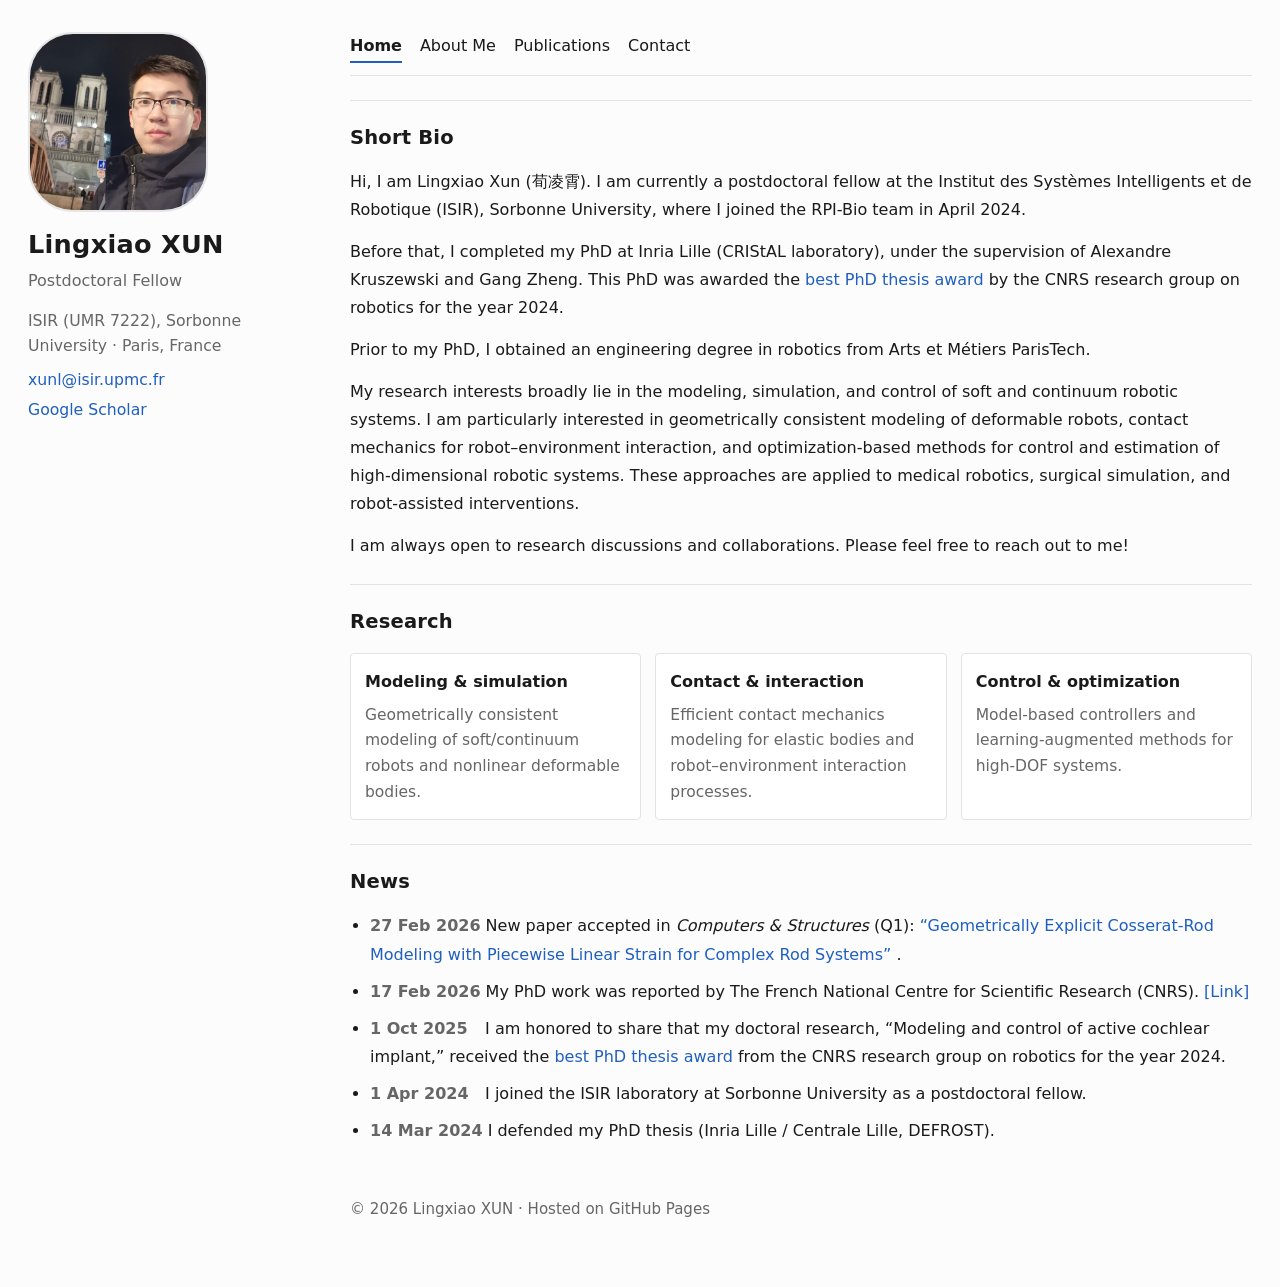
==== index.html @ eb14883f "Update index.html" ====
<!doctype html>
<html lang="en">
<head>
  <meta charset="utf-8" />
  <meta name="viewport" content="width=device-width, initial-scale=1" />
  <title>Lingxiao XUN · Home</title>
  <meta name="description" content="Lingxiao XUN — Postdoctoral fellow at ISIR (Sorbonne University). Soft/continuum robotics, geometrically consistent modeling, contact mechanics, medical robotics." />
  <link rel="stylesheet" href="assets/style.css" />
</head>

  
<body>
  <div class="page">
    <aside class="sidebar">
      <div class="profile-card">
        <div class="avatar">
          <img class="profile-photo" src="assets/avatar.jpg" alt="Portrait" />
        </div>

        <div class="id">
          <h1>Lingxiao XUN</h1>
          <p class="position">Postdoctoral Fellow </p>
          <p class="affiliation">ISIR (UMR 7222), Sorbonne University · Paris, France</p>
          <p class="contact-item">
            <a href="mailto:xunl@isir.upmc.fr">xunl@isir.upmc.fr</a>
          </p>
          <p class="contact-item">
            <a href="https://scholar.google.com/citations?user=EgVNwPYAAAAJ&hl=en&oi=ao" target="_blank" rel="noreferrer">Google Scholar</a>
          </p>
        </div>
      </div>
    </aside>

    <main class="main-content">
      <header class="topbar">
        <nav class="nav">
          <a class="active" href="index.html">Home</a>
          <a href="about.html">About Me</a>
          <a href="publications.html">Publications</a>
          <a href="contact.html">Contact</a>
        </nav>
      </header>

      <section class="card">
        <h2>Short Bio</h2>

        <p>
          Hi, I am Lingxiao Xun (荀凌霄). I am currently a postdoctoral fellow at the Institut des Systèmes Intelligents et de Robotique (ISIR),
          Sorbonne University, where I joined the RPI-Bio team in April 2024.
        </p>

        <p>
          Before that, I completed my PhD at Inria Lille (CRIStAL laboratory), under the supervision of
          Alexandre Kruszewski and Gang Zheng. This PhD was awarded the
          <a href="https://www.gdr-robotique.org/prix_de_these/?an=2024" target="_blank" rel="noreferrer">best PhD thesis award</a>
          by the CNRS research group on robotics for the year 2024.
        </p>

        <p>
          Prior to my PhD, I obtained an engineering degree in robotics from Arts et Métiers ParisTech.
        </p>

        <p>
          My research interests broadly lie in the modeling, simulation, and control of soft and continuum
          robotic systems. I am particularly interested in geometrically consistent modeling of deformable
          robots, contact mechanics for robot–environment interaction, and optimization-based methods
          for control and estimation of high-dimensional robotic systems. These approaches are applied
          to medical robotics, surgical simulation, and robot-assisted interventions.
        </p>

        <p>
          I am always open to research discussions and collaborations. Please feel free to reach out to me!
        </p>
      </section>

      <section class="card">
        <h2>Research</h2>
        <div class="grid">
          <div class="tile">
            <h3>Modeling & simulation</h3>
            <p>Geometrically consistent modeling of soft/continuum robots and nonlinear deformable bodies.</p>
          </div>
          <div class="tile">
            <h3>Contact & interaction</h3>
            <p>Efficient contact mechanics modeling for elastic bodies and robot–environment interaction processes.</p>
          </div>
          <div class="tile">
            <h3>Control & optimization</h3>
            <p>Model-based controllers and learning-augmented methods for high-DOF systems.</p>
          </div>
        </div>
      </section>

      <section class="card">
        <h2>News</h2>
        <ul class="timeline">
          <li>
            <span class="date">27 Feb 2026</span>
            New paper accepted in <em>Computers &amp; Structures</em> (Q1):
            <a href="https://authors.elsevier.com/a/1mjg4AQPsI-hM" target="_blank" rel="noreferrer">
              “Geometrically Explicit Cosserat-Rod Modeling with Piecewise Linear Strain for Complex Rod Systems”
            </a>.
          </li>
          <li>
            <span class="date">17 Feb 2026</span>
            My PhD work was reported by The French National Centre for Scientific Research (CNRS).
            <a href="https://www.ins2i.cnrs.fr/fr/cnrsinfo/lingxiao-xun-et-quentin-le-lidec-recompenses-par-le-prix-de-these-2024-du-gdr-robotique-0" target="_blank" rel="noreferrer">[Link]</a>
          </li>
          <li>
          <span class="date">1 Oct 2025</span>
          I am honored to share that my doctoral research, “Modeling and control of active cochlear implant,” received the
          <a href="https://www.gdr-robotique.org/prix_de_these/?an=2024" target="_blank" rel="noreferrer">best PhD thesis award</a> from the CNRS research group on robotics for the year 2024.       
          </li>
          <li>
            <span class="date">1 Apr 2024</span>
            I joined the ISIR laboratory at Sorbonne University as a postdoctoral fellow.
          </li>
          <li>
            <span class="date">14 Mar 2024</span>
            I defended my PhD thesis (Inria Lille / Centrale Lille, DEFROST).
          </li>
        </ul>
      </section>

      <footer class="footer">
        <p>© <span id="year"></span> Lingxiao XUN · Hosted on GitHub Pages</p>
      </footer>
    </main>
  </div>

  <script src="assets/script.js"></script>
</body>
</html>
---- assets/style.css ----
:root{
  --bg:#fcfcfc;
  --card:transparent;
  --text:#1a1a1a;
  --muted:#666666;
  --border:#e3e3e3;
  --link:#1f5fbf;
}

*{box-sizing:border-box}

html,body{
  margin:0;
  padding:0;
  font-family:system-ui,-apple-system,Segoe UI,Roboto,Arial,sans-serif;
  background:var(--bg);
  color:var(--text);
  line-height:1.7;
}

body{
  font-size:16px;
}

a{
  color:var(--link);
  text-decoration:none;
}

a:hover{
  text-decoration:underline;
}

code{
  background:#f3f3f3;
  padding:.12rem .3rem;
  border-radius:.25rem;
  font-size:.92em;
}

/* ===== Overall layout ====== */
.page{
  max-width:1280px;
  margin:0 auto;
  padding:32px 28px 40px;
  display:grid;
  grid-template-columns:280px minmax(0,1fr);
  gap:42px;
}

.sidebar{
  align-self:start;
}

.profile-card{
  position:sticky;
  top:28px;
}

/* ===== Left sidebar ===== */
.avatar{
  margin-bottom:18px;
}

.profile-photo{
  width:180px;
  height:180px;
  border-radius:25%;
  object-fit:cover;
  border:2px solid #e6e6e6;
  display:block;
}

.id{
  text-align:left;
}

.id h1{
  margin:0 0 10px 0;
  font-size:1.6rem;
  line-height:1.15;
  font-weight:700;
  letter-spacing:.01em;
}

.position{
  margin:0 0 14px 0;
  color:var(--muted);
  line-height:1.55;
  font-size:1rem;
}

.affiliation{
  margin:0 0 10px 0;
  color:var(--muted);
  line-height:1.6;
  font-size:.98rem;
}

.contact-item{
  margin:0 0 6px 0;
  color:var(--muted);
  line-height:1.5;
  font-size:.98rem;
}

/* ===== Right content area ===== */
.main-content{
  min-width:0;
}

.topbar{
  margin-bottom:10px;
}

.nav{
  display:flex;
  gap:18px;
  flex-wrap:wrap;
  padding-bottom:12px;
  border-bottom:1px solid var(--border);
}

.nav a{
  padding:0;
  border:none;
  border-radius:0;
  background:none;
  color:var(--text);
  font-size:1rem;
}

.nav a:hover{
  background:none;
  color:var(--link);
  text-decoration:none;
}

.nav a.active{
  font-weight:600;
  border-bottom:2px solid var(--link);
  padding-bottom:2px;
}

/* ===== Section blocks ====== */
.card{
  background:transparent;
  border:none;
  border-top:1px solid var(--border);
  border-radius:0;
  padding:20px 0 0 0;
  margin-top:24px;
}

.card h2{
  margin:0 0 14px 0;
  font-size:1.22rem;
  font-weight:700;
  letter-spacing:.01em;
}

.card h3{
  margin:16px 0 8px 0;
  font-size:1.02rem;
  font-weight:700;
}

.card p{
  margin:0 0 14px 0;
  color:var(--text);
  line-height:1.75;
}

.bullets{
  margin:0;
  padding-left:20px;
  color:var(--text);
  line-height:1.75;
}

.bullets li{
  margin-bottom:4px;
}

/* ===== News ===== */
.timeline{
  margin:0;
  padding-left:20px;
  color:var(--text);
  line-height:1.8;
}

.timeline li{
  margin-bottom:8px;
}

.timeline .date{
  display:inline-block;
  min-width:110px;
  color:var(--muted);
  font-weight:600;
}

/* ===== Research grid ===== */
.grid{
  display:grid;
  grid-template-columns:repeat(3,minmax(0,1fr));
  gap:14px;
  margin-top:8px;
}

.tile{
  border:1px solid var(--border);
  border-radius:4px;
  padding:14px;
  background:#ffffff;
}

.tile h3{
  margin:0 0 8px 0;
  font-size:1rem;
}

.tile p{
  margin:0;
  color:var(--muted);
  line-height:1.65;
  font-size:.97rem;
}

/* ===== Publication controls ===== */
.pub-controls{
  display:flex;
  gap:10px;
  flex-wrap:wrap;
  margin-bottom:14px;
}

.pub-controls input,
.pub-controls select{
  background:#ffffff;
  border:1px solid var(--border);
  color:var(--text);
  border-radius:3px;
  padding:9px 11px;
  outline:none;
  font-family:inherit;
  font-size:.96rem;
}

.pub-controls input:focus,
.pub-controls select:focus{
  border-color:var(--link);
}

/* ===== Publication list ===== */
.pub-list{
  display:flex;
  flex-direction:column;
  gap:0;
}

.pub{
  border:none;
  border-bottom:1px solid var(--border);
  border-radius:0;
  padding:14px 0;
  background:transparent;
}

.pub .title{
  font-weight:700;
  line-height:1.55;
}

.pub .authors,
.pub .venue{
  color:var(--muted);
  margin-top:4px;
  line-height:1.65;
  font-size:.97rem;
}

.pub .links{
  margin-top:7px;
  font-size:.96rem;
}

.pub .tag{
  display:inline-block;
  font-size:.72rem;
  padding:1px 7px;
  border:1px solid var(--border);
  border-radius:999px;
  margin-left:8px;
  color:var(--muted);
  background:#fafafa;
  vertical-align:middle;
}

/* ===== Other blocks ===== */
.project{
  margin-bottom:16px;
}

.project h3{
  margin:0 0 6px;
}

.project p{
  margin:0;
  color:var(--text);
  line-height:1.7;
}

.hint{
  color:var(--muted);
  font-size:.95rem;
}

/* ===== Footer ===== */
.footer{
  color:var(--muted);
  text-align:left;
  padding:28px 0 10px;
  font-size:.94rem;
}

/* ===== Responsive ===== */
@media (max-width:980px){
  .page{
    grid-template-columns:1fr;
    gap:28px;
    padding:24px 18px 32px;
  }

  .profile-card{
    position:static;
  }

  .profile-photo{
    width:140px;
    height:140px;
  }

  .grid{
    grid-template-columns:1fr;
  }

  .timeline .date{
    min-width:0;
    margin-right:8px;
  }
}
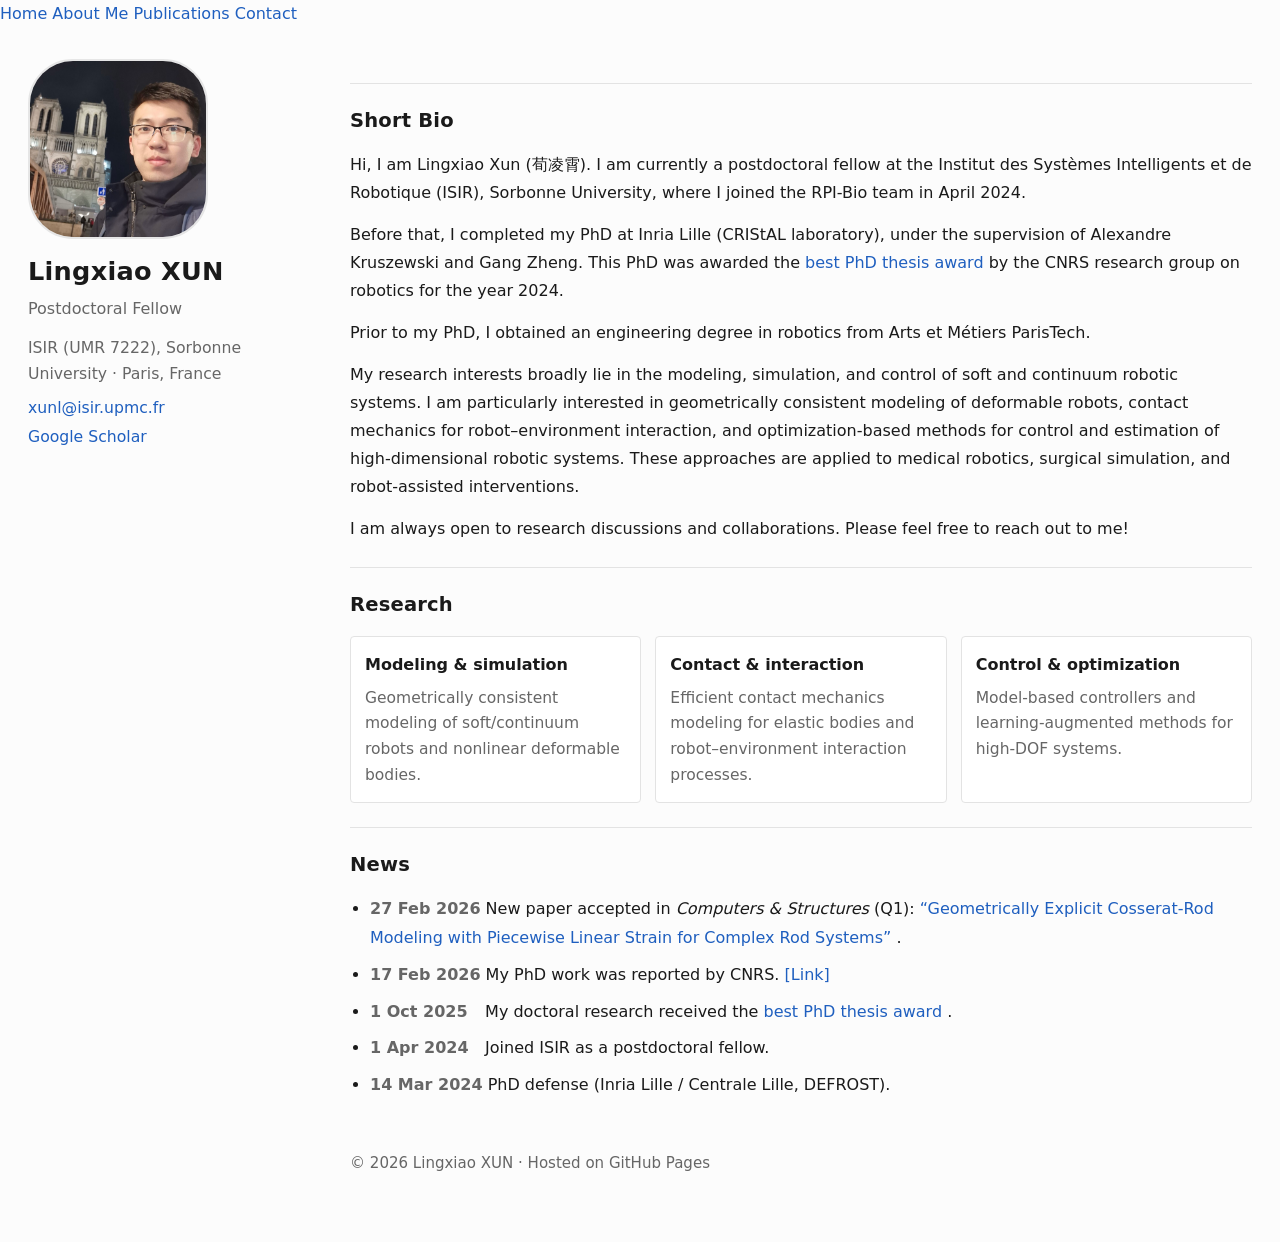
==== commit 179ce0e7: "Update index.html" ====
--- a/index.html
+++ b/index.html
@@ -8,9 +8,19 @@
   <link rel="stylesheet" href="assets/style.css" />
 </head>
 
-  
 <body>
+
+  <!-- 🔥 顶部导航（已移到左上角） -->
+  <nav class="top-nav">
+    <a class="active" href="index.html">Home</a>
+    <a href="about.html">About Me</a>
+    <a href="publications.html">Publications</a>
+    <a href="contact.html">Contact</a>
+  </nav>
+
   <div class="page">
+
+    <!-- 左侧栏 -->
     <aside class="sidebar">
       <div class="profile-card">
         <div class="avatar">
@@ -19,27 +29,24 @@
 
         <div class="id">
           <h1>Lingxiao XUN</h1>
-          <p class="position">Postdoctoral Fellow </p>
+          <p class="position">Postdoctoral Fellow</p>
           <p class="affiliation">ISIR (UMR 7222), Sorbonne University · Paris, France</p>
+
           <p class="contact-item">
             <a href="mailto:xunl@isir.upmc.fr">xunl@isir.upmc.fr</a>
           </p>
+
           <p class="contact-item">
-            <a href="https://scholar.google.com/citations?user=EgVNwPYAAAAJ&hl=en&oi=ao" target="_blank" rel="noreferrer">Google Scholar</a>
+            <a href="https://scholar.google.com/citations?user=EgVNwPYAAAAJ&hl=en&oi=ao" target="_blank" rel="noreferrer">
+              Google Scholar
+            </a>
           </p>
         </div>
       </div>
     </aside>
 
+    <!-- 主内容 -->
     <main class="main-content">
-      <header class="topbar">
-        <nav class="nav">
-          <a class="active" href="index.html">Home</a>
-          <a href="about.html">About Me</a>
-          <a href="publications.html">Publications</a>
-          <a href="contact.html">Contact</a>
-        </nav>
-      </header>
 
       <section class="card">
         <h2>Short Bio</h2>
@@ -52,7 +59,9 @@
         <p>
           Before that, I completed my PhD at Inria Lille (CRIStAL laboratory), under the supervision of
           Alexandre Kruszewski and Gang Zheng. This PhD was awarded the
-          <a href="https://www.gdr-robotique.org/prix_de_these/?an=2024" target="_blank" rel="noreferrer">best PhD thesis award</a>
+          <a href="https://www.gdr-robotique.org/prix_de_these/?an=2024" target="_blank" rel="noreferrer">
+            best PhD thesis award
+          </a>
           by the CNRS research group on robotics for the year 2024.
         </p>
 
@@ -75,15 +84,18 @@
 
       <section class="card">
         <h2>Research</h2>
+
         <div class="grid">
           <div class="tile">
             <h3>Modeling & simulation</h3>
             <p>Geometrically consistent modeling of soft/continuum robots and nonlinear deformable bodies.</p>
           </div>
+
           <div class="tile">
             <h3>Contact & interaction</h3>
             <p>Efficient contact mechanics modeling for elastic bodies and robot–environment interaction processes.</p>
           </div>
+
           <div class="tile">
             <h3>Control & optimization</h3>
             <p>Model-based controllers and learning-augmented methods for high-DOF systems.</p>
@@ -93,6 +105,7 @@
 
       <section class="card">
         <h2>News</h2>
+
         <ul class="timeline">
           <li>
             <span class="date">27 Feb 2026</span>
@@ -101,23 +114,29 @@
               “Geometrically Explicit Cosserat-Rod Modeling with Piecewise Linear Strain for Complex Rod Systems”
             </a>.
           </li>
+
           <li>
             <span class="date">17 Feb 2026</span>
-            My PhD work was reported by The French National Centre for Scientific Research (CNRS).
+            My PhD work was reported by CNRS.
             <a href="https://www.ins2i.cnrs.fr/fr/cnrsinfo/lingxiao-xun-et-quentin-le-lidec-recompenses-par-le-prix-de-these-2024-du-gdr-robotique-0" target="_blank" rel="noreferrer">[Link]</a>
           </li>
+
           <li>
-          <span class="date">1 Oct 2025</span>
-          I am honored to share that my doctoral research, “Modeling and control of active cochlear implant,” received the
-          <a href="https://www.gdr-robotique.org/prix_de_these/?an=2024" target="_blank" rel="noreferrer">best PhD thesis award</a> from the CNRS research group on robotics for the year 2024.       
+            <span class="date">1 Oct 2025</span>
+            My doctoral research received the
+            <a href="https://www.gdr-robotique.org/prix_de_these/?an=2024" target="_blank" rel="noreferrer">
+              best PhD thesis award
+            </a>.
           </li>
+
           <li>
             <span class="date">1 Apr 2024</span>
-            I joined the ISIR laboratory at Sorbonne University as a postdoctoral fellow.
+            Joined ISIR as a postdoctoral fellow.
           </li>
+
           <li>
             <span class="date">14 Mar 2024</span>
-            I defended my PhD thesis (Inria Lille / Centrale Lille, DEFROST).
+            PhD defense (Inria Lille / Centrale Lille, DEFROST).
           </li>
         </ul>
       </section>
@@ -125,9 +144,11 @@
       <footer class="footer">
         <p>© <span id="year"></span> Lingxiao XUN · Hosted on GitHub Pages</p>
       </footer>
+
     </main>
   </div>
 
   <script src="assets/script.js"></script>
+
 </body>
 </html>
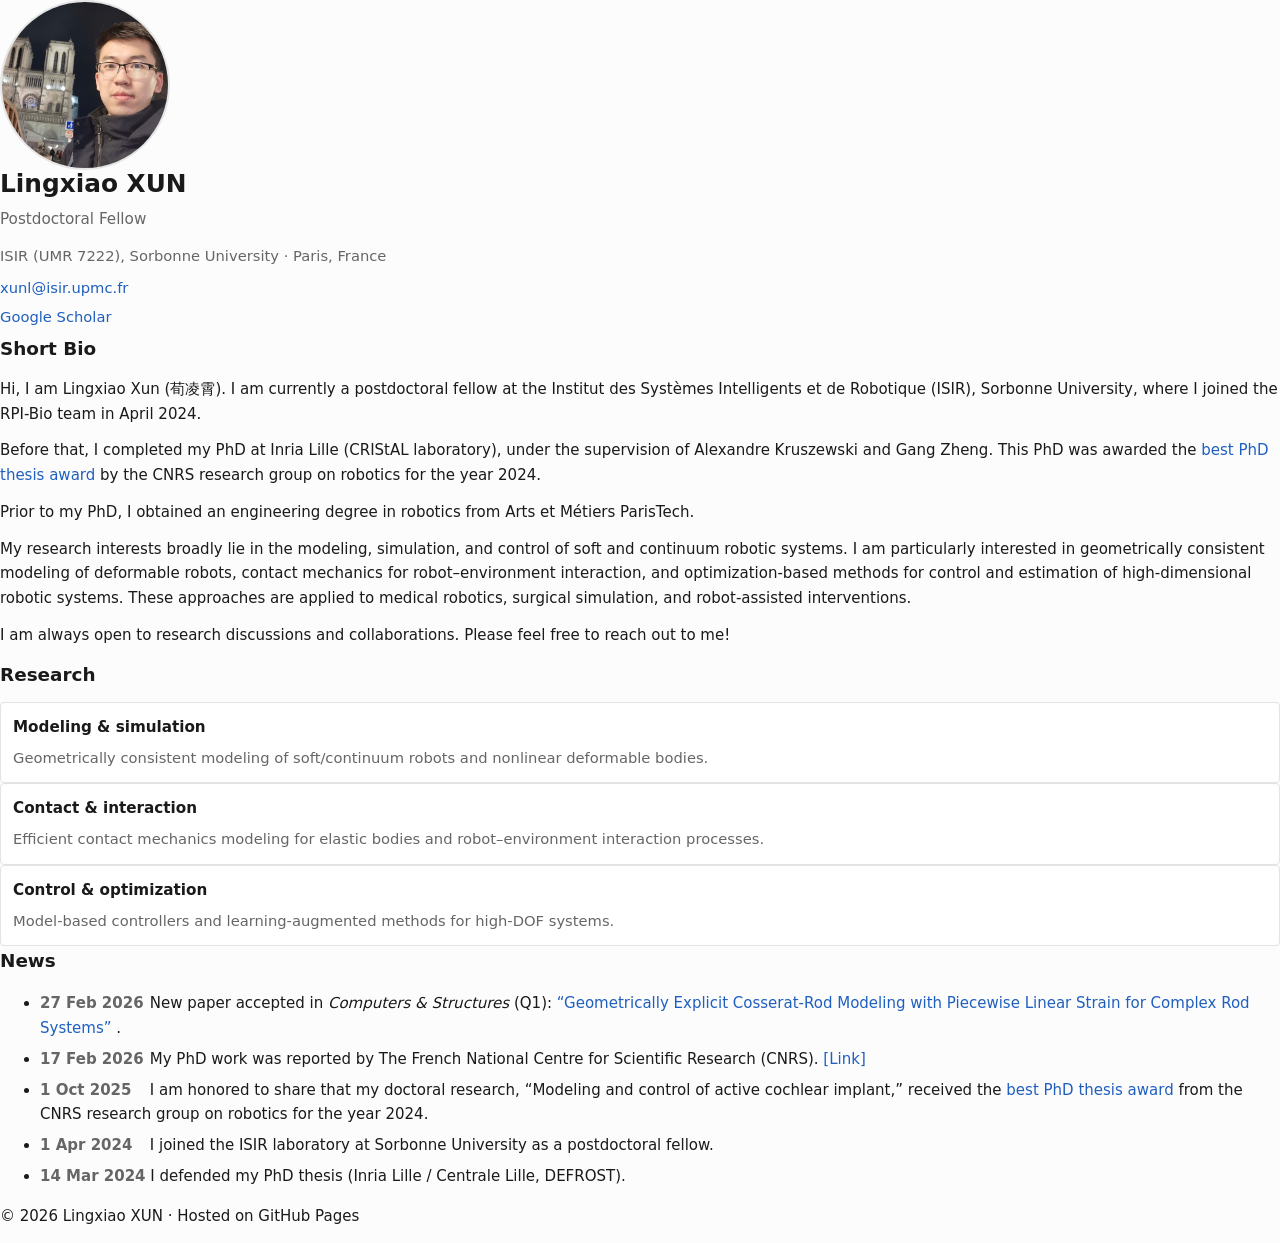
==== commit dfe2f2e3: "Update index.html" ====
--- a/index.html
+++ b/index.html
@@ -8,19 +8,9 @@
   <link rel="stylesheet" href="assets/style.css" />
 </head>
 
+  
 <body>
-
-  <!-- 🔥 顶部导航（已移到左上角） -->
-  <nav class="top-nav">
-    <a class="active" href="index.html">Home</a>
-    <a href="about.html">About Me</a>
-    <a href="publications.html">Publications</a>
-    <a href="contact.html">Contact</a>
-  </nav>
-
   <div class="page">
-
-    <!-- 左侧栏 -->
     <aside class="sidebar">
       <div class="profile-card">
         <div class="avatar">
@@ -29,24 +19,27 @@
 
         <div class="id">
           <h1>Lingxiao XUN</h1>
-          <p class="position">Postdoctoral Fellow</p>
+          <p class="position">Postdoctoral Fellow </p>
           <p class="affiliation">ISIR (UMR 7222), Sorbonne University · Paris, France</p>
-
           <p class="contact-item">
             <a href="mailto:xunl@isir.upmc.fr">xunl@isir.upmc.fr</a>
           </p>
-
           <p class="contact-item">
-            <a href="https://scholar.google.com/citations?user=EgVNwPYAAAAJ&hl=en&oi=ao" target="_blank" rel="noreferrer">
-              Google Scholar
-            </a>
+            <a href="https://scholar.google.com/citations?user=EgVNwPYAAAAJ&hl=en&oi=ao" target="_blank" rel="noreferrer">Google Scholar</a>
           </p>
         </div>
       </div>
     </aside>
 
-    <!-- 主内容 -->
     <main class="main-content">
+      <header class="topbar">
+        <nav class="nav">
+          <a class="active" href="index.html">Home</a>
+          <a href="about.html">About Me</a>
+          <a href="publications.html">Publications</a>
+          <a href="contact.html">Contact</a>
+        </nav>
+      </header>
 
       <section class="card">
         <h2>Short Bio</h2>
@@ -59,9 +52,7 @@
         <p>
           Before that, I completed my PhD at Inria Lille (CRIStAL laboratory), under the supervision of
           Alexandre Kruszewski and Gang Zheng. This PhD was awarded the
-          <a href="https://www.gdr-robotique.org/prix_de_these/?an=2024" target="_blank" rel="noreferrer">
-            best PhD thesis award
-          </a>
+          <a href="https://www.gdr-robotique.org/prix_de_these/?an=2024" target="_blank" rel="noreferrer">best PhD thesis award</a>
           by the CNRS research group on robotics for the year 2024.
         </p>
 
@@ -84,18 +75,15 @@
 
       <section class="card">
         <h2>Research</h2>
-
         <div class="grid">
           <div class="tile">
             <h3>Modeling & simulation</h3>
             <p>Geometrically consistent modeling of soft/continuum robots and nonlinear deformable bodies.</p>
           </div>
-
           <div class="tile">
             <h3>Contact & interaction</h3>
             <p>Efficient contact mechanics modeling for elastic bodies and robot–environment interaction processes.</p>
           </div>
-
           <div class="tile">
             <h3>Control & optimization</h3>
             <p>Model-based controllers and learning-augmented methods for high-DOF systems.</p>
@@ -105,7 +93,6 @@
 
       <section class="card">
         <h2>News</h2>
-
         <ul class="timeline">
           <li>
             <span class="date">27 Feb 2026</span>
@@ -114,29 +101,23 @@
               “Geometrically Explicit Cosserat-Rod Modeling with Piecewise Linear Strain for Complex Rod Systems”
             </a>.
           </li>
-
           <li>
             <span class="date">17 Feb 2026</span>
-            My PhD work was reported by CNRS.
+            My PhD work was reported by The French National Centre for Scientific Research (CNRS).
             <a href="https://www.ins2i.cnrs.fr/fr/cnrsinfo/lingxiao-xun-et-quentin-le-lidec-recompenses-par-le-prix-de-these-2024-du-gdr-robotique-0" target="_blank" rel="noreferrer">[Link]</a>
           </li>
-
           <li>
-            <span class="date">1 Oct 2025</span>
-            My doctoral research received the
-            <a href="https://www.gdr-robotique.org/prix_de_these/?an=2024" target="_blank" rel="noreferrer">
-              best PhD thesis award
-            </a>.
+          <span class="date">1 Oct 2025</span>
+          I am honored to share that my doctoral research, “Modeling and control of active cochlear implant,” received the
+          <a href="https://www.gdr-robotique.org/prix_de_these/?an=2024" target="_blank" rel="noreferrer">best PhD thesis award</a> from the CNRS research group on robotics for the year 2024.       
           </li>
-
           <li>
             <span class="date">1 Apr 2024</span>
-            Joined ISIR as a postdoctoral fellow.
+            I joined the ISIR laboratory at Sorbonne University as a postdoctoral fellow.
           </li>
-
           <li>
             <span class="date">14 Mar 2024</span>
-            PhD defense (Inria Lille / Centrale Lille, DEFROST).
+            I defended my PhD thesis (Inria Lille / Centrale Lille, DEFROST).
           </li>
         </ul>
       </section>
@@ -144,11 +125,9 @@
       <footer class="footer">
         <p>© <span id="year"></span> Lingxiao XUN · Hosted on GitHub Pages</p>
       </footer>
-
     </main>
   </div>
 
   <script src="assets/script.js"></script>
-
 </body>
 </html>
--- a/assets/style.css
+++ b/assets/style.css
@@ -15,11 +15,11 @@
   font-family:system-ui,-apple-system,Segoe UI,Roboto,Arial,sans-serif;
   background:var(--bg);
   color:var(--text);
-  line-height:1.7;
+  line-height:1.65; /* 🔧 稍微收紧 */
 }
 
 body{
-  font-size:16px;
+  font-size:15px; /* 🔧 更学术一点（原来16） */
 }
 
 a{
@@ -38,11 +38,49 @@
   font-size:.92em;
 }
 
+////////////////////////////////////////////////////////////
+/* 🔥 NEW：顶部导航（关键） */
+////////////////////////////////////////////////////////////
+
+.top-nav{
+  width:100%;
+  padding:14px 40px;
+  border-bottom:1px solid var(--border);
+
+  display:flex;
+  gap:22px;
+
+  font-size:.95rem;
+  background:#fff;
+
+  position:sticky;
+  top:0;
+  z-index:100;
+}
+
+.top-nav a{
+  color:var(--text);
+}
+
+.top-nav a:hover{
+  text-decoration:none;
+  color:var(--link);
+}
+
+.top-nav a.active{
+  border-bottom:2px solid var(--link);
+  padding-bottom:2px;
+  font-weight:600;
+}
+
+////////////////////////////////////////////////////////////
 /* ===== Overall layout ====== */
+////////////////////////////////////////////////////////////
+
 .page{
   max-width:1280px;
   margin:0 auto;
-  padding:32px 28px 40px;
+  padding:22px 28px 40px; /* 🔧 顶部减小 */
   display:grid;
   grid-template-columns:280px minmax(0,1fr);
   gap:42px;
@@ -54,18 +92,21 @@
 
 .profile-card{
   position:sticky;
-  top:28px;
-}
-
+  top:90px; /* 🔥 避开顶部导航 */
+}
+
+////////////////////////////////////////////////////////////
 /* ===== Left sidebar ===== */
+////////////////////////////////////////////////////////////
+
 .avatar{
-  margin-bottom:18px;
+  margin-bottom:16px;
 }
 
 .profile-photo{
-  width:180px;
-  height:180px;
-  border-radius:25%;
+  width:170px;
+  height:170px;
+  border-radius:50%; /* 🔥 改成圆形（更标准） */
   object-fit:cover;
   border:2px solid #e6e6e6;
   display:block;
@@ -76,262 +117,176 @@
 }
 
 .id h1{
-  margin:0 0 10px 0;
-  font-size:1.6rem;
+  margin:0 0 8px 0;
+  font-size:1.55rem;
   line-height:1.15;
   font-weight:700;
-  letter-spacing:.01em;
 }
 
 .position{
-  margin:0 0 14px 0;
-  color:var(--muted);
-  line-height:1.55;
-  font-size:1rem;
+  margin:0 0 12px 0;
+  color:var(--muted);
+  font-size:.95rem;
 }
 
 .affiliation{
-  margin:0 0 10px 0;
-  color:var(--muted);
-  line-height:1.6;
-  font-size:.98rem;
+  margin:0 0 8px 0;
+  color:var(--muted);
+  font-size:.92rem;
 }
 
 .contact-item{
-  margin:0 0 6px 0;
-  color:var(--muted);
-  line-height:1.5;
-  font-size:.98rem;
-}
-
+  margin:0 0 5px 0;
+  color:var(--muted);
+  font-size:.92rem;
+}
+
+////////////////////////////////////////////////////////////
 /* ===== Right content area ===== */
+////////////////////////////////////////////////////////////
+
 .main-content{
   min-width:0;
 }
 
-.topbar{
-  margin-bottom:10px;
-}
-
+/* ❌ 旧导航直接禁用 */
+.topbar,
 .nav{
-  display:flex;
-  gap:18px;
-  flex-wrap:wrap;
-  padding-bottom:12px;
-  border-bottom:1px solid var(--border);
-}
-
-.nav a{
-  padding:0;
-  border:none;
-  border-radius:0;
-  background:none;
-  color:var(--text);
-  font-size:1rem;
-}
-
-.nav a:hover{
-  background:none;
-  color:var(--link);
-  text-decoration:none;
-}
-
-.nav a.active{
-  font-weight:600;
-  border-bottom:2px solid var(--link);
-  padding-bottom:2px;
-}
-
+  display:none;
+}
+
+////////////////////////////////////////////////////////////
 /* ===== Section blocks ====== */
+////////////////////////////////////////////////////////////
+
 .card{
   background:transparent;
   border:none;
   border-top:1px solid var(--border);
-  border-radius:0;
-  padding:20px 0 0 0;
-  margin-top:24px;
+  padding:18px 0 0 0;
+  margin-top:22px;
 }
 
 .card h2{
-  margin:0 0 14px 0;
-  font-size:1.22rem;
+  margin:0 0 12px 0;
+  font-size:1.15rem;
   font-weight:700;
-  letter-spacing:.01em;
 }
 
 .card h3{
-  margin:16px 0 8px 0;
-  font-size:1.02rem;
+  margin:14px 0 6px 0;
+  font-size:.98rem;
   font-weight:700;
 }
 
 .card p{
-  margin:0 0 14px 0;
-  color:var(--text);
-  line-height:1.75;
+  margin:0 0 12px 0;
+  line-height:1.65;
 }
 
 .bullets{
   margin:0;
-  padding-left:20px;
-  color:var(--text);
-  line-height:1.75;
-}
-
-.bullets li{
-  margin-bottom:4px;
-}
-
+  padding-left:18px;
+  line-height:1.65;
+}
+
+////////////////////////////////////////////////////////////
 /* ===== News ===== */
+////////////////////////////////////////////////////////////
+
 .timeline{
   margin:0;
-  padding-left:20px;
-  color:var(--text);
-  line-height:1.8;
+  padding-left:18px;
+  line-height:1.7;
 }
 
 .timeline li{
-  margin-bottom:8px;
+  margin-bottom:6px;
 }
 
 .timeline .date{
   display:inline-block;
-  min-width:110px;
+  min-width:105px;
   color:var(--muted);
   font-weight:600;
 }
 
+////////////////////////////////////////////////////////////
 /* ===== Research grid ===== */
+////////////////////////////////////////////////////////////
+
 .grid{
   display:grid;
   grid-template-columns:repeat(3,minmax(0,1fr));
-  gap:14px;
-  margin-top:8px;
+  gap:12px;
 }
 
 .tile{
   border:1px solid var(--border);
   border-radius:4px;
-  padding:14px;
+  padding:12px;
   background:#ffffff;
 }
 
 .tile h3{
-  margin:0 0 8px 0;
-  font-size:1rem;
+  margin:0 0 6px 0;
+  font-size:.95rem;
 }
 
 .tile p{
   margin:0;
   color:var(--muted);
-  line-height:1.65;
-  font-size:.97rem;
-}
-
-/* ===== Publication controls ===== */
-.pub-controls{
-  display:flex;
-  gap:10px;
-  flex-wrap:wrap;
-  margin-bottom:14px;
-}
-
-.pub-controls input,
-.pub-controls select{
-  background:#ffffff;
-  border:1px solid var(--border);
-  color:var(--text);
-  border-radius:3px;
-  padding:9px 11px;
-  outline:none;
-  font-family:inherit;
-  font-size:.96rem;
-}
-
-.pub-controls input:focus,
-.pub-controls select:focus{
-  border-color:var(--link);
-}
-
-/* ===== Publication list ===== */
-.pub-list{
-  display:flex;
-  flex-direction:column;
-  gap:0;
-}
+  font-size:.92rem;
+}
+
+////////////////////////////////////////////////////////////
+/* ===== Publications（你后面会用） ===== */
+////////////////////////////////////////////////////////////
 
 .pub{
-  border:none;
   border-bottom:1px solid var(--border);
-  border-radius:0;
-  padding:14px 0;
-  background:transparent;
+  padding:12px 0;
 }
 
 .pub .title{
   font-weight:700;
-  line-height:1.55;
 }
 
 .pub .authors,
 .pub .venue{
   color:var(--muted);
-  margin-top:4px;
-  line-height:1.65;
-  font-size:.97rem;
+  font-size:.92rem;
 }
 
 .pub .links{
-  margin-top:7px;
-  font-size:.96rem;
-}
-
-.pub .tag{
-  display:inline-block;
-  font-size:.72rem;
-  padding:1px 7px;
-  border:1px solid var(--border);
-  border-radius:999px;
-  margin-left:8px;
-  color:var(--muted);
-  background:#fafafa;
-  vertical-align:middle;
-}
-
-/* ===== Other blocks ===== */
-.project{
-  margin-bottom:16px;
-}
-
-.project h3{
-  margin:0 0 6px;
-}
-
-.project p{
-  margin:0;
-  color:var(--text);
-  line-height:1.7;
-}
-
-.hint{
-  color:var(--muted);
-  font-size:.95rem;
-}
-
+  margin-top:6px;
+  font-size:.92rem;
+}
+
+////////////////////////////////////////////////////////////
 /* ===== Footer ===== */
+////////////////////////////////////////////////////////////
+
 .footer{
   color:var(--muted);
-  text-align:left;
-  padding:28px 0 10px;
-  font-size:.94rem;
-}
-
+  padding:24px 0 10px;
+  font-size:.9rem;
+}
+
+////////////////////////////////////////////////////////////
 /* ===== Responsive ===== */
+////////////////////////////////////////////////////////////
+
 @media (max-width:980px){
+
+  .top-nav{
+    padding:12px 18px;
+  }
+
   .page{
     grid-template-columns:1fr;
-    gap:28px;
-    padding:24px 18px 32px;
+    gap:26px;
+    padding:18px;
   }
 
   .profile-card{
@@ -339,8 +294,8 @@
   }
 
   .profile-photo{
-    width:140px;
-    height:140px;
+    width:130px;
+    height:130px;
   }
 
   .grid{
@@ -349,6 +304,6 @@
 
   .timeline .date{
     min-width:0;
-    margin-right:8px;
-  }
-}
+    margin-right:6px;
+  }
+}
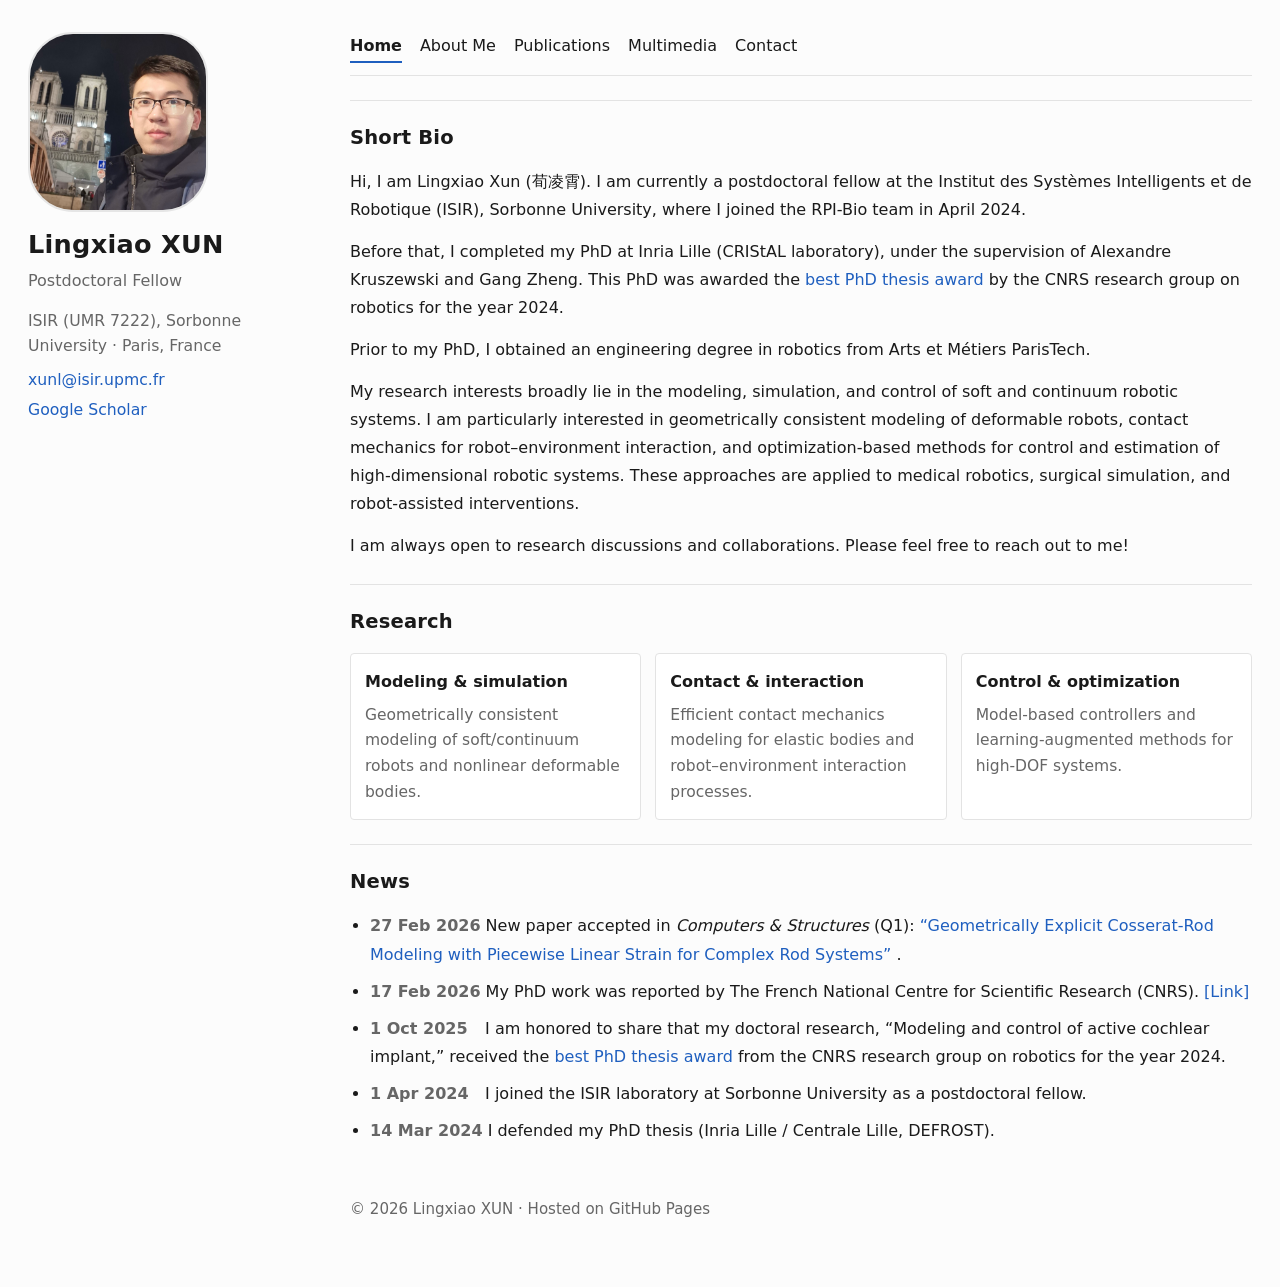
==== commit 345ee8b6: "Update index.html" ====
--- a/index.html
+++ b/index.html
@@ -37,6 +37,7 @@
           <a class="active" href="index.html">Home</a>
           <a href="about.html">About Me</a>
           <a href="publications.html">Publications</a>
+          <a href="multimedia.html">Multimedia</a>
           <a href="contact.html">Contact</a>
         </nav>
       </header>
--- a/assets/style.css
+++ b/assets/style.css
@@ -15,11 +15,11 @@
   font-family:system-ui,-apple-system,Segoe UI,Roboto,Arial,sans-serif;
   background:var(--bg);
   color:var(--text);
-  line-height:1.65; /* 🔧 稍微收紧 */
+  line-height:1.7;
 }
 
 body{
-  font-size:15px; /* 🔧 更学术一点（原来16） */
+  font-size:16px;
 }
 
 a{
@@ -38,49 +38,11 @@
   font-size:.92em;
 }
 
-////////////////////////////////////////////////////////////
-/* 🔥 NEW：顶部导航（关键） */
-////////////////////////////////////////////////////////////
-
-.top-nav{
-  width:100%;
-  padding:14px 40px;
-  border-bottom:1px solid var(--border);
-
-  display:flex;
-  gap:22px;
-
-  font-size:.95rem;
-  background:#fff;
-
-  position:sticky;
-  top:0;
-  z-index:100;
-}
-
-.top-nav a{
-  color:var(--text);
-}
-
-.top-nav a:hover{
-  text-decoration:none;
-  color:var(--link);
-}
-
-.top-nav a.active{
-  border-bottom:2px solid var(--link);
-  padding-bottom:2px;
-  font-weight:600;
-}
-
-////////////////////////////////////////////////////////////
 /* ===== Overall layout ====== */
-////////////////////////////////////////////////////////////
-
 .page{
   max-width:1280px;
   margin:0 auto;
-  padding:22px 28px 40px; /* 🔧 顶部减小 */
+  padding:32px 28px 40px;
   display:grid;
   grid-template-columns:280px minmax(0,1fr);
   gap:42px;
@@ -92,21 +54,18 @@
 
 .profile-card{
   position:sticky;
-  top:90px; /* 🔥 避开顶部导航 */
-}
-
-////////////////////////////////////////////////////////////
+  top:28px;
+}
+
 /* ===== Left sidebar ===== */
-////////////////////////////////////////////////////////////
-
 .avatar{
-  margin-bottom:16px;
+  margin-bottom:18px;
 }
 
 .profile-photo{
-  width:170px;
-  height:170px;
-  border-radius:50%; /* 🔥 改成圆形（更标准） */
+  width:180px;
+  height:180px;
+  border-radius:25%;
   object-fit:cover;
   border:2px solid #e6e6e6;
   display:block;
@@ -117,176 +76,262 @@
 }
 
 .id h1{
-  margin:0 0 8px 0;
-  font-size:1.55rem;
+  margin:0 0 10px 0;
+  font-size:1.6rem;
   line-height:1.15;
   font-weight:700;
+  letter-spacing:.01em;
 }
 
 .position{
-  margin:0 0 12px 0;
-  color:var(--muted);
-  font-size:.95rem;
+  margin:0 0 14px 0;
+  color:var(--muted);
+  line-height:1.55;
+  font-size:1rem;
 }
 
 .affiliation{
-  margin:0 0 8px 0;
-  color:var(--muted);
-  font-size:.92rem;
+  margin:0 0 10px 0;
+  color:var(--muted);
+  line-height:1.6;
+  font-size:.98rem;
 }
 
 .contact-item{
-  margin:0 0 5px 0;
-  color:var(--muted);
-  font-size:.92rem;
-}
-
-////////////////////////////////////////////////////////////
+  margin:0 0 6px 0;
+  color:var(--muted);
+  line-height:1.5;
+  font-size:.98rem;
+}
+
 /* ===== Right content area ===== */
-////////////////////////////////////////////////////////////
-
 .main-content{
   min-width:0;
 }
 
-/* ❌ 旧导航直接禁用 */
-.topbar,
+.topbar{
+  margin-bottom:10px;
+}
+
 .nav{
-  display:none;
-}
-
-////////////////////////////////////////////////////////////
+  display:flex;
+  gap:18px;
+  flex-wrap:wrap;
+  padding-bottom:12px;
+  border-bottom:1px solid var(--border);
+}
+
+.nav a{
+  padding:0;
+  border:none;
+  border-radius:0;
+  background:none;
+  color:var(--text);
+  font-size:1rem;
+}
+
+.nav a:hover{
+  background:none;
+  color:var(--link);
+  text-decoration:none;
+}
+
+.nav a.active{
+  font-weight:600;
+  border-bottom:2px solid var(--link);
+  padding-bottom:2px;
+}
+
 /* ===== Section blocks ====== */
-////////////////////////////////////////////////////////////
-
 .card{
   background:transparent;
   border:none;
   border-top:1px solid var(--border);
-  padding:18px 0 0 0;
-  margin-top:22px;
+  border-radius:0;
+  padding:20px 0 0 0;
+  margin-top:24px;
 }
 
 .card h2{
-  margin:0 0 12px 0;
-  font-size:1.15rem;
+  margin:0 0 14px 0;
+  font-size:1.22rem;
   font-weight:700;
+  letter-spacing:.01em;
 }
 
 .card h3{
-  margin:14px 0 6px 0;
-  font-size:.98rem;
+  margin:16px 0 8px 0;
+  font-size:1.02rem;
   font-weight:700;
 }
 
 .card p{
-  margin:0 0 12px 0;
-  line-height:1.65;
+  margin:0 0 14px 0;
+  color:var(--text);
+  line-height:1.75;
 }
 
 .bullets{
   margin:0;
-  padding-left:18px;
-  line-height:1.65;
-}
-
-////////////////////////////////////////////////////////////
+  padding-left:20px;
+  color:var(--text);
+  line-height:1.75;
+}
+
+.bullets li{
+  margin-bottom:4px;
+}
+
 /* ===== News ===== */
-////////////////////////////////////////////////////////////
-
 .timeline{
   margin:0;
-  padding-left:18px;
-  line-height:1.7;
+  padding-left:20px;
+  color:var(--text);
+  line-height:1.8;
 }
 
 .timeline li{
-  margin-bottom:6px;
+  margin-bottom:8px;
 }
 
 .timeline .date{
   display:inline-block;
-  min-width:105px;
+  min-width:110px;
   color:var(--muted);
   font-weight:600;
 }
 
-////////////////////////////////////////////////////////////
 /* ===== Research grid ===== */
-////////////////////////////////////////////////////////////
-
 .grid{
   display:grid;
   grid-template-columns:repeat(3,minmax(0,1fr));
-  gap:12px;
+  gap:14px;
+  margin-top:8px;
 }
 
 .tile{
   border:1px solid var(--border);
   border-radius:4px;
-  padding:12px;
+  padding:14px;
   background:#ffffff;
 }
 
 .tile h3{
-  margin:0 0 6px 0;
-  font-size:.95rem;
+  margin:0 0 8px 0;
+  font-size:1rem;
 }
 
 .tile p{
   margin:0;
   color:var(--muted);
-  font-size:.92rem;
-}
-
-////////////////////////////////////////////////////////////
-/* ===== Publications（你后面会用） ===== */
-////////////////////////////////////////////////////////////
+  line-height:1.65;
+  font-size:.97rem;
+}
+
+/* ===== Publication controls ===== */
+.pub-controls{
+  display:flex;
+  gap:10px;
+  flex-wrap:wrap;
+  margin-bottom:14px;
+}
+
+.pub-controls input,
+.pub-controls select{
+  background:#ffffff;
+  border:1px solid var(--border);
+  color:var(--text);
+  border-radius:3px;
+  padding:9px 11px;
+  outline:none;
+  font-family:inherit;
+  font-size:.96rem;
+}
+
+.pub-controls input:focus,
+.pub-controls select:focus{
+  border-color:var(--link);
+}
+
+/* ===== Publication list ===== */
+.pub-list{
+  display:flex;
+  flex-direction:column;
+  gap:0;
+}
 
 .pub{
+  border:none;
   border-bottom:1px solid var(--border);
-  padding:12px 0;
+  border-radius:0;
+  padding:14px 0;
+  background:transparent;
 }
 
 .pub .title{
   font-weight:700;
+  line-height:1.55;
 }
 
 .pub .authors,
 .pub .venue{
   color:var(--muted);
-  font-size:.92rem;
+  margin-top:4px;
+  line-height:1.65;
+  font-size:.97rem;
 }
 
 .pub .links{
-  margin-top:6px;
-  font-size:.92rem;
-}
-
-////////////////////////////////////////////////////////////
+  margin-top:7px;
+  font-size:.96rem;
+}
+
+.pub .tag{
+  display:inline-block;
+  font-size:.72rem;
+  padding:1px 7px;
+  border:1px solid var(--border);
+  border-radius:999px;
+  margin-left:8px;
+  color:var(--muted);
+  background:#fafafa;
+  vertical-align:middle;
+}
+
+/* ===== Other blocks ===== */
+.project{
+  margin-bottom:16px;
+}
+
+.project h3{
+  margin:0 0 6px;
+}
+
+.project p{
+  margin:0;
+  color:var(--text);
+  line-height:1.7;
+}
+
+.hint{
+  color:var(--muted);
+  font-size:.95rem;
+}
+
 /* ===== Footer ===== */
-////////////////////////////////////////////////////////////
-
 .footer{
   color:var(--muted);
-  padding:24px 0 10px;
-  font-size:.9rem;
-}
-
-////////////////////////////////////////////////////////////
+  text-align:left;
+  padding:28px 0 10px;
+  font-size:.94rem;
+}
+
 /* ===== Responsive ===== */
-////////////////////////////////////////////////////////////
-
 @media (max-width:980px){
-
-  .top-nav{
-    padding:12px 18px;
-  }
-
   .page{
     grid-template-columns:1fr;
-    gap:26px;
-    padding:18px;
+    gap:28px;
+    padding:24px 18px 32px;
   }
 
   .profile-card{
@@ -294,8 +339,8 @@
   }
 
   .profile-photo{
-    width:130px;
-    height:130px;
+    width:140px;
+    height:140px;
   }
 
   .grid{
@@ -304,6 +349,49 @@
 
   .timeline .date{
     min-width:0;
-    margin-right:6px;
-  }
-}
+    margin-right:8px;
+  }
+}
+
+/* ===== Multimedia ===== */
+.video-grid{
+  display:grid;
+  grid-template-columns:repeat(2,minmax(0,1fr));
+  gap:20px;
+  margin-top:10px;
+}
+
+.video-item h3{
+  margin:10px 0 6px 0;
+  font-size:1rem;
+}
+
+.video-item p{
+  margin:0;
+  color:var(--muted);
+  line-height:1.65;
+  font-size:.97rem;
+}
+
+.video-frame{
+  position:relative;
+  width:100%;
+  aspect-ratio:16/9;
+  background:#000;
+  border:1px solid var(--border);
+  overflow:hidden;
+}
+
+.video-frame iframe{
+  position:absolute;
+  inset:0;
+  width:100%;
+  height:100%;
+  border:0;
+}
+
+@media (max-width:980px){
+  .video-grid{
+    grid-template-columns:1fr;
+  }
+}
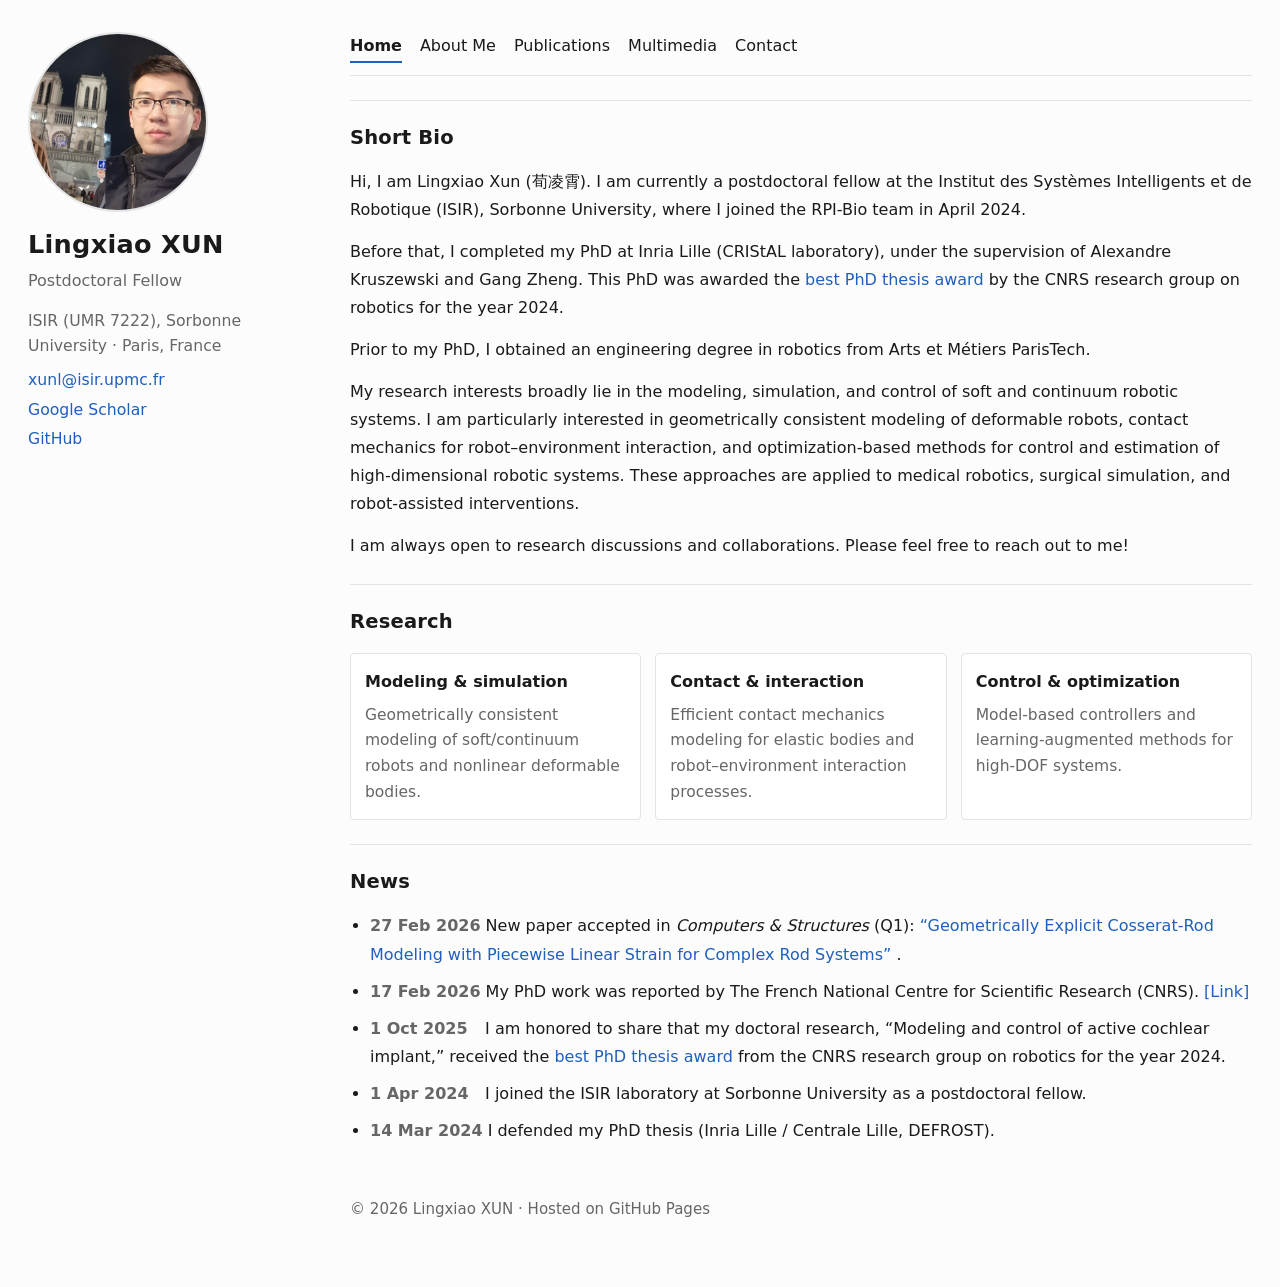
==== commit a93541c5: "Update index.html" ====
--- a/index.html
+++ b/index.html
@@ -26,6 +26,9 @@
           </p>
           <p class="contact-item">
             <a href="https://scholar.google.com/citations?user=EgVNwPYAAAAJ&hl=en&oi=ao" target="_blank" rel="noreferrer">Google Scholar</a>
+          </p>
+          <p class="contact-item">
+            <a href="https://github.com/LingxiaoXUN" target="_blank" rel="noreferrer">GitHub</a>
           </p>
         </div>
       </div>
--- a/assets/style.css
+++ b/assets/style.css
@@ -65,7 +65,7 @@
 .profile-photo{
   width:180px;
   height:180px;
-  border-radius:25%;
+  border-radius:50%;
   object-fit:cover;
   border:2px solid #e6e6e6;
   display:block;
@@ -395,3 +395,22 @@
     grid-template-columns:1fr;
   }
 }
+
+.video-authors,
+.video-related,
+.video-venue{
+  margin-top:6px;
+  color:var(--muted);
+  font-size:.95rem;
+  line-height:1.6;
+}
+
+.video-authors strong,
+.video-related strong{
+  color:var(--text);
+}
+
+.video-related a,
+.video-venue a{
+  color:var(--link);
+}
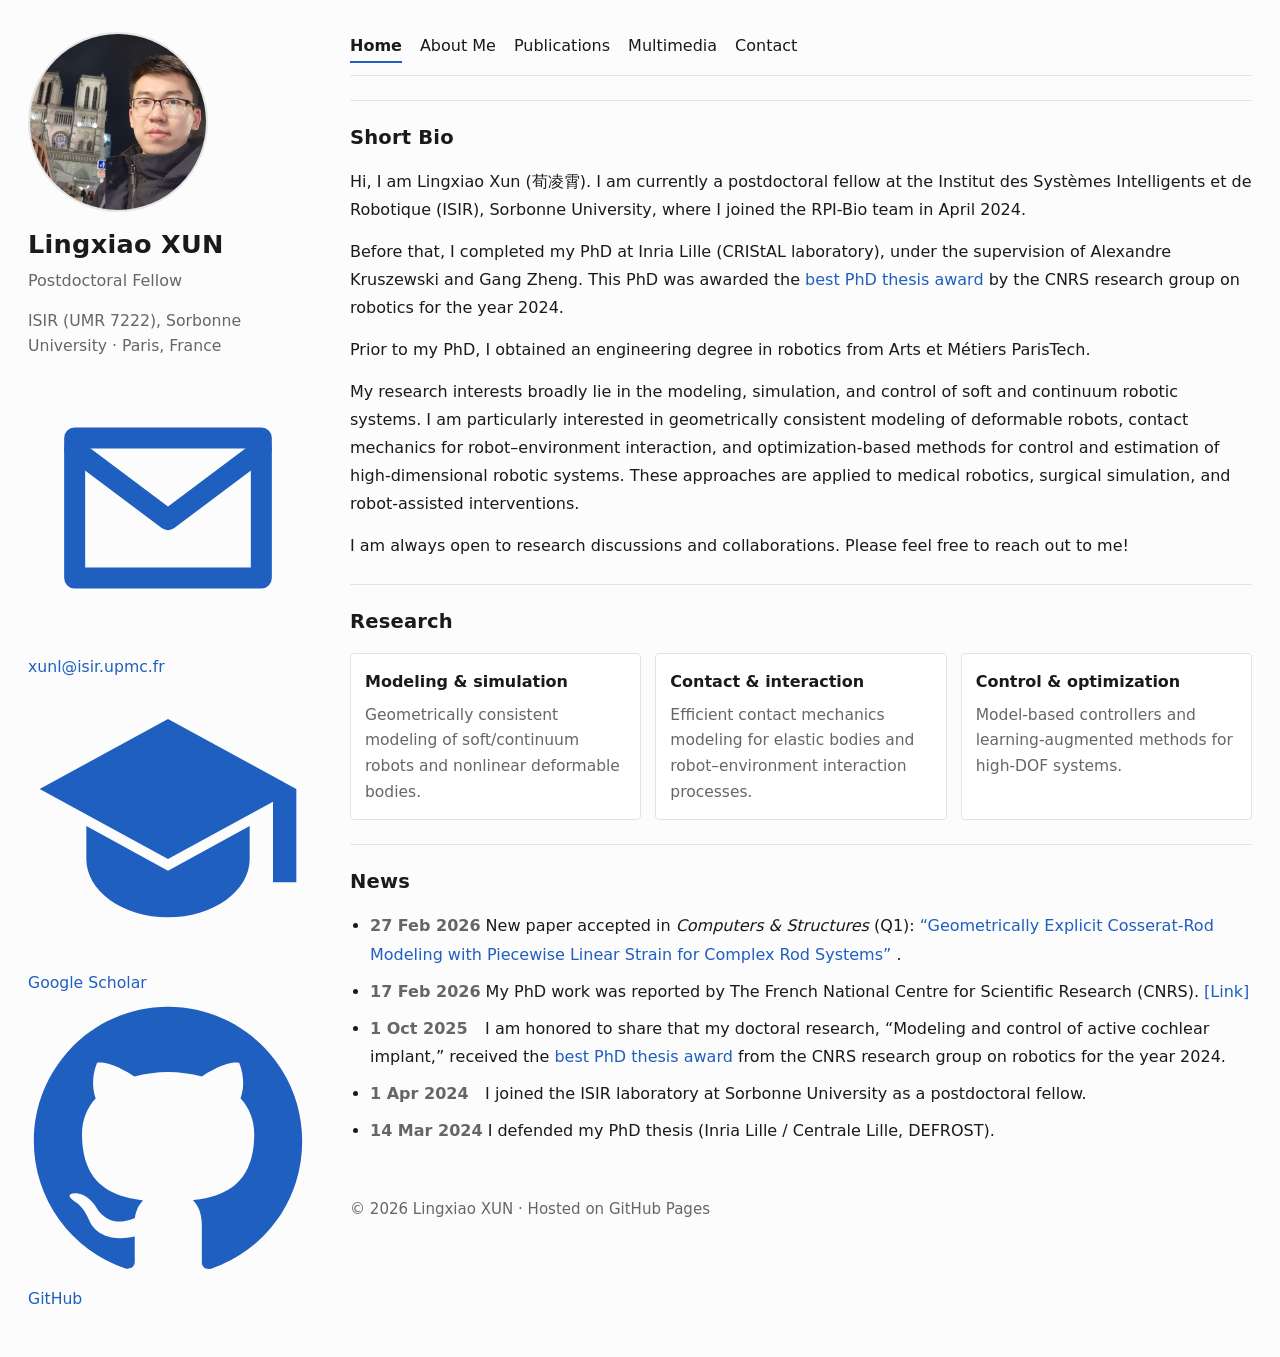
==== commit d347f1c5: "Update index.html" ====
--- a/index.html
+++ b/index.html
@@ -21,15 +21,39 @@
           <h1>Lingxiao XUN</h1>
           <p class="position">Postdoctoral Fellow </p>
           <p class="affiliation">ISIR (UMR 7222), Sorbonne University · Paris, France</p>
-          <p class="contact-item">
-            <a href="mailto:xunl@isir.upmc.fr">xunl@isir.upmc.fr</a>
-          </p>
-          <p class="contact-item">
-            <a href="https://scholar.google.com/citations?user=EgVNwPYAAAAJ&hl=en&oi=ao" target="_blank" rel="noreferrer">Google Scholar</a>
-          </p>
-          <p class="contact-item">
-            <a href="https://github.com/LingxiaoXUN" target="_blank" rel="noreferrer">GitHub</a>
-          </p>
+<p class="contact-item">
+  <a href="mailto:xunl@isir.upmc.fr">
+    <span class="icon" aria-hidden="true">
+      <svg viewBox="0 0 24 24" fill="none" stroke="currentColor" stroke-width="1.8" stroke-linecap="round" stroke-linejoin="round">
+        <path d="M4 6h16v12H4z"></path>
+        <path d="M4 7l8 6 8-6"></path>
+      </svg>
+    </span>
+    <span>xunl@isir.upmc.fr</span>
+  </a>
+</p>
+
+<p class="contact-item">
+  <a href="https://scholar.google.com/citations?user=EgVNwPYAAAAJ&hl=en&oi=ao" target="_blank" rel="noreferrer">
+    <span class="icon" aria-hidden="true">
+      <svg viewBox="0 0 24 24" fill="currentColor">
+        <path d="M12 3 1 9l11 6 9-4.91V17h2V9L12 3Zm-7 9.18V15c0 2.76 3.13 5 7 5s7-2.24 7-5v-2.82l-7 3.82-7-3.82Z"/>
+      </svg>
+    </span>
+    <span>Google Scholar</span>
+  </a>
+</p>
+
+<p class="contact-item">
+  <a href="https://github.com/LingxiaoXUN" target="_blank" rel="noreferrer">
+    <span class="icon" aria-hidden="true">
+      <svg viewBox="0 0 24 24" fill="currentColor">
+        <path d="M12 .5C5.65.5.5 5.65.5 12a11.5 11.5 0 0 0 7.86 10.92c.58.11.79-.25.79-.56v-2.17c-3.2.69-3.88-1.35-3.88-1.35-.52-1.31-1.27-1.66-1.27-1.66-1.04-.71.08-.7.08-.7 1.15.08 1.75 1.18 1.75 1.18 1.02 1.75 2.68 1.24 3.33.95.1-.74.4-1.24.72-1.52-2.56-.29-5.25-1.28-5.25-5.68 0-1.25.45-2.27 1.18-3.07-.12-.29-.51-1.46.11-3.04 0 0 .97-.31 3.19 1.17a11.1 11.1 0 0 1 5.8 0c2.22-1.48 3.19-1.17 3.19-1.17.62 1.58.23 2.75.11 3.04.73.8 1.18 1.82 1.18 3.07 0 4.41-2.69 5.39-5.26 5.67.41.36.77 1.06.77 2.14v3.17c0 .31.21.67.8.56A11.5 11.5 0 0 0 23.5 12C23.5 5.65 18.35.5 12 .5Z"/>
+      </svg>
+    </span>
+    <span>GitHub</span>
+  </a>
+</p>
         </div>
       </div>
     </aside>
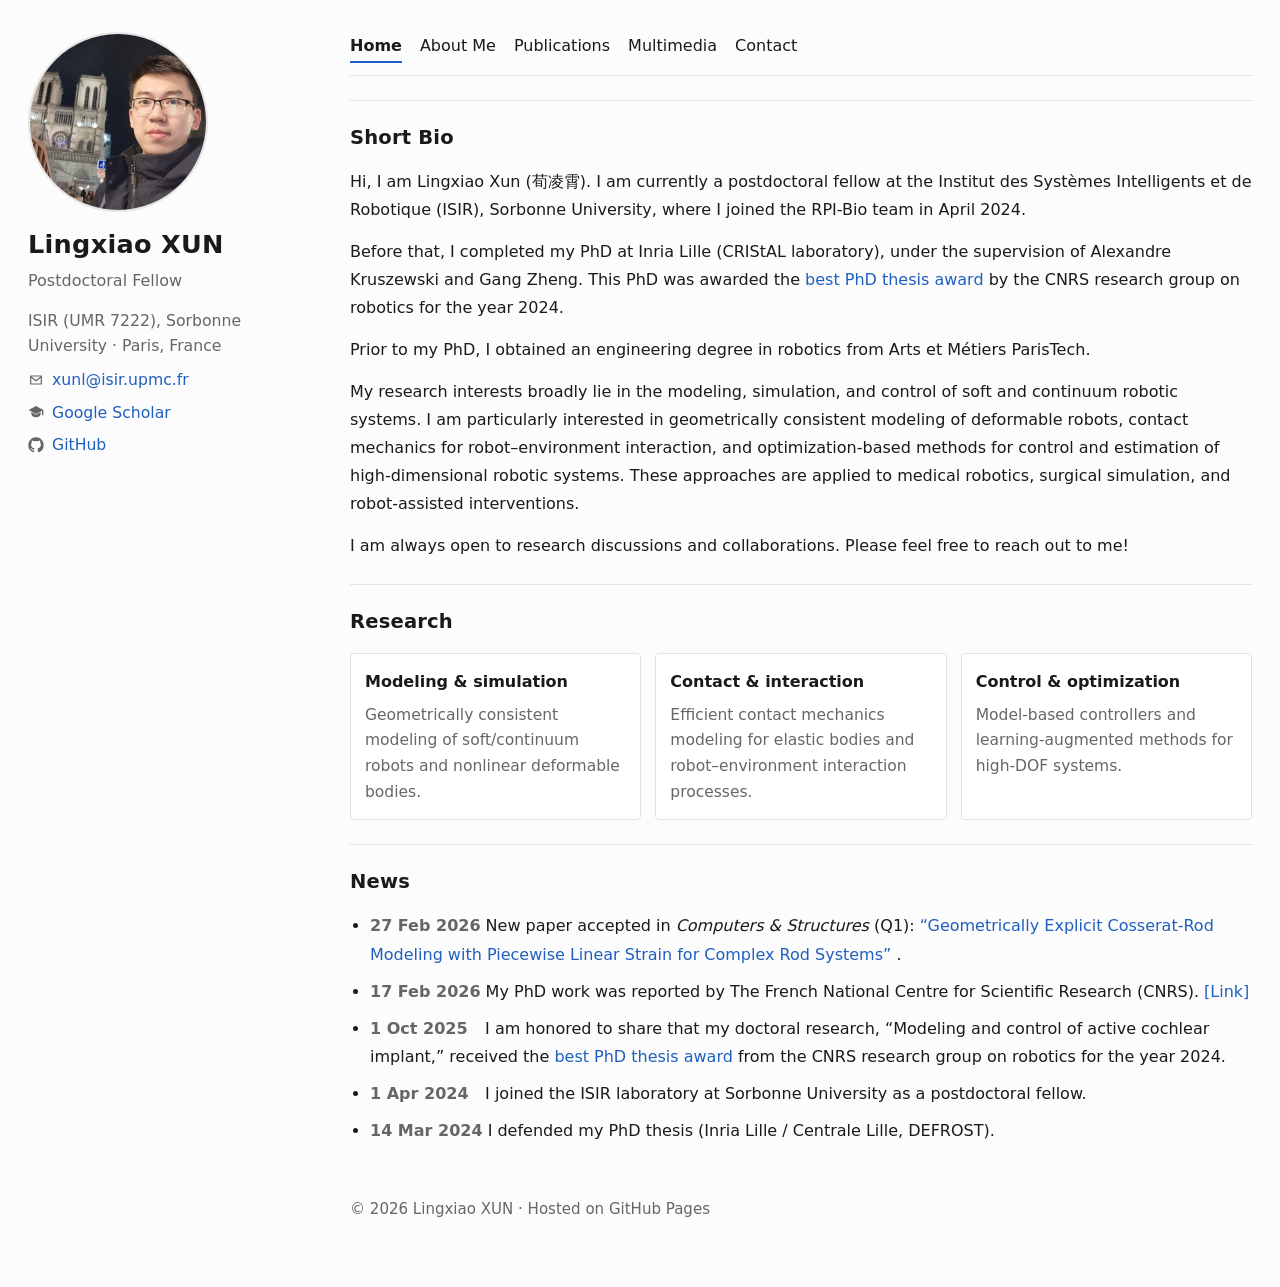
==== commit a962314b: "Update index.html" ====
--- a/index.html
+++ b/index.html
@@ -1,6 +1,7 @@
 <!doctype html>
 <html lang="en">
 <head>
+  <link rel="canonical" href="https://lingxiaoxun.github.io/" />
   <meta charset="utf-8" />
   <meta name="viewport" content="width=device-width, initial-scale=1" />
   <title>Lingxiao XUN · Home</title>
--- a/assets/style.css
+++ b/assets/style.css
@@ -414,3 +414,25 @@
 .video-venue a{
   color:var(--link);
 }
+
+.contact-item a{
+  display:inline-flex;
+  align-items:center;
+  gap:8px;
+}
+
+.icon{
+  width:16px;
+  height:16px;
+  display:inline-flex;
+  align-items:center;
+  justify-content:center;
+  color:var(--muted);
+  flex:0 0 16px;
+}
+
+.icon svg{
+  width:16px;
+  height:16px;
+  display:block;
+}
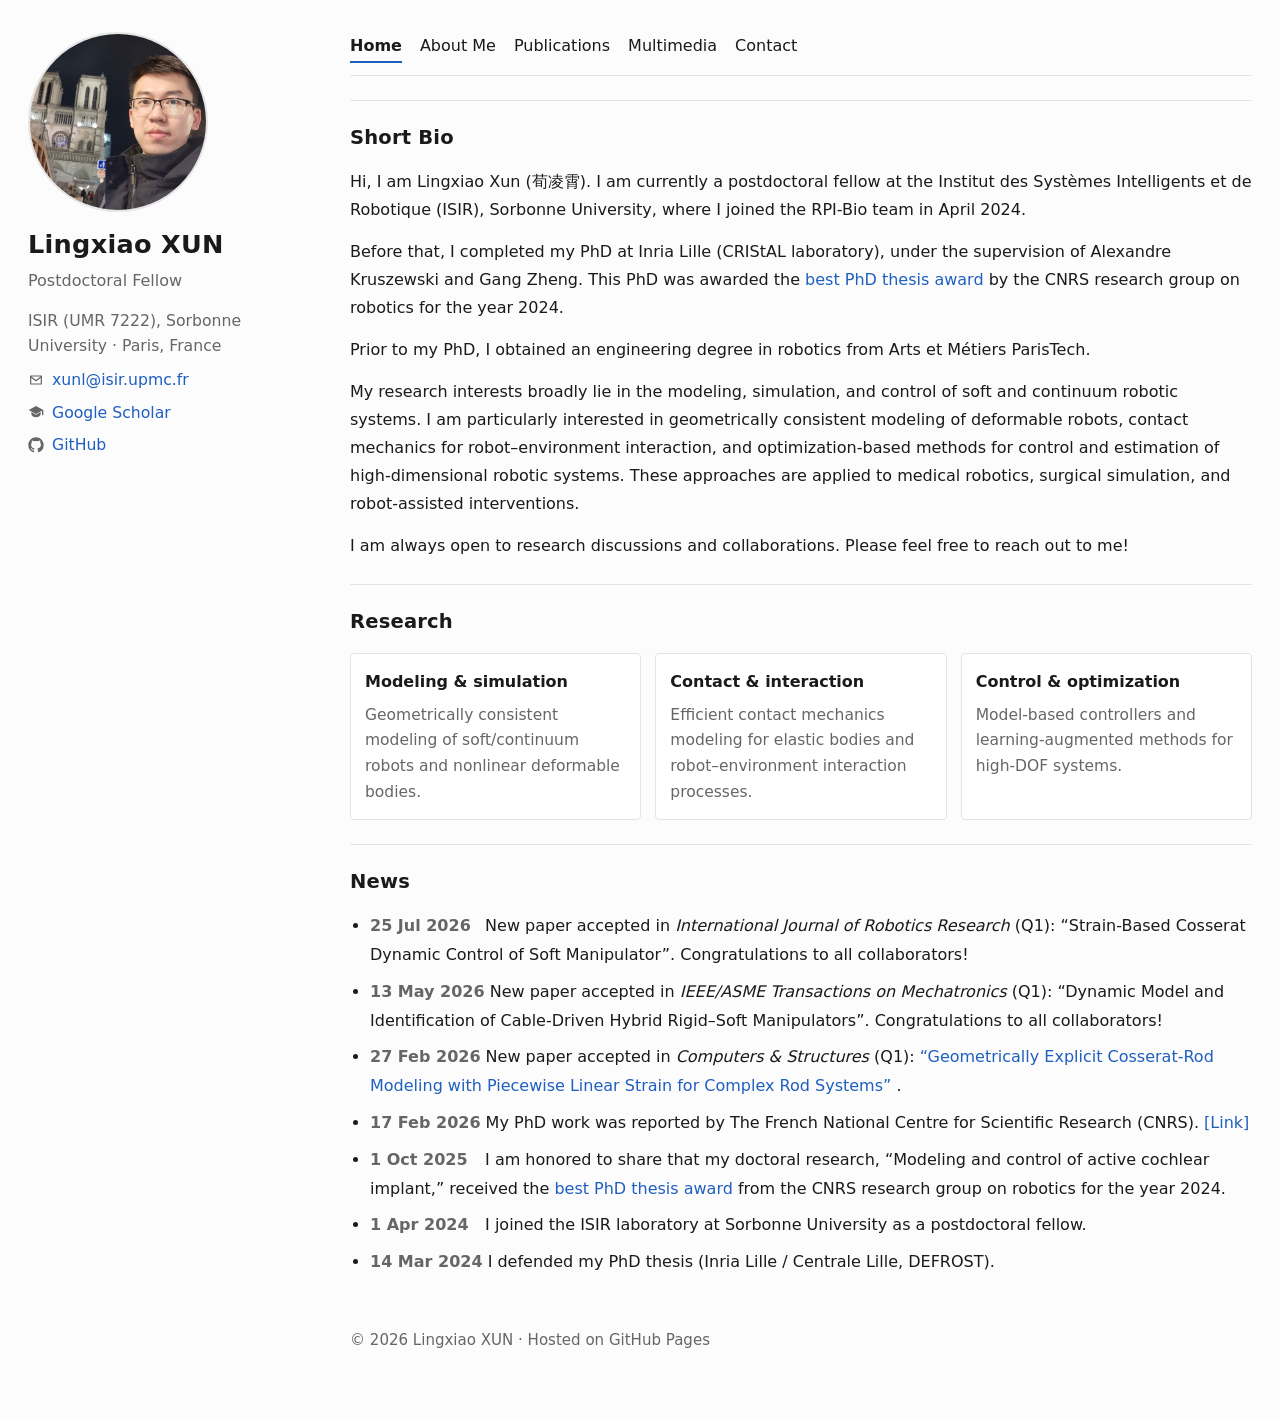
==== commit eac8c35e: "Update index.html" ====
--- a/index.html
+++ b/index.html
@@ -124,6 +124,16 @@
         <h2>News</h2>
         <ul class="timeline">
           <li>
+            <span class="date">25 Jul 2026</span>
+            New paper accepted in <em>International Journal of Robotics Research</em> (Q1):
+              “Strain-Based Cosserat Dynamic Control of Soft Manipulator”. Congratulations to all collaborators!
+          </li>
+          <li>
+            <span class="date">13 May 2026</span>
+            New paper accepted in <em>IEEE/ASME Transactions on Mechatronics</em> (Q1):
+             “Dynamic Model and Identification of Cable-Driven Hybrid Rigid–Soft Manipulators”. Congratulations to all collaborators!
+          </li>
+          <li>
             <span class="date">27 Feb 2026</span>
             New paper accepted in <em>Computers &amp; Structures</em> (Q1):
             <a href="https://authors.elsevier.com/a/1mjg4AQPsI-hM" target="_blank" rel="noreferrer">
